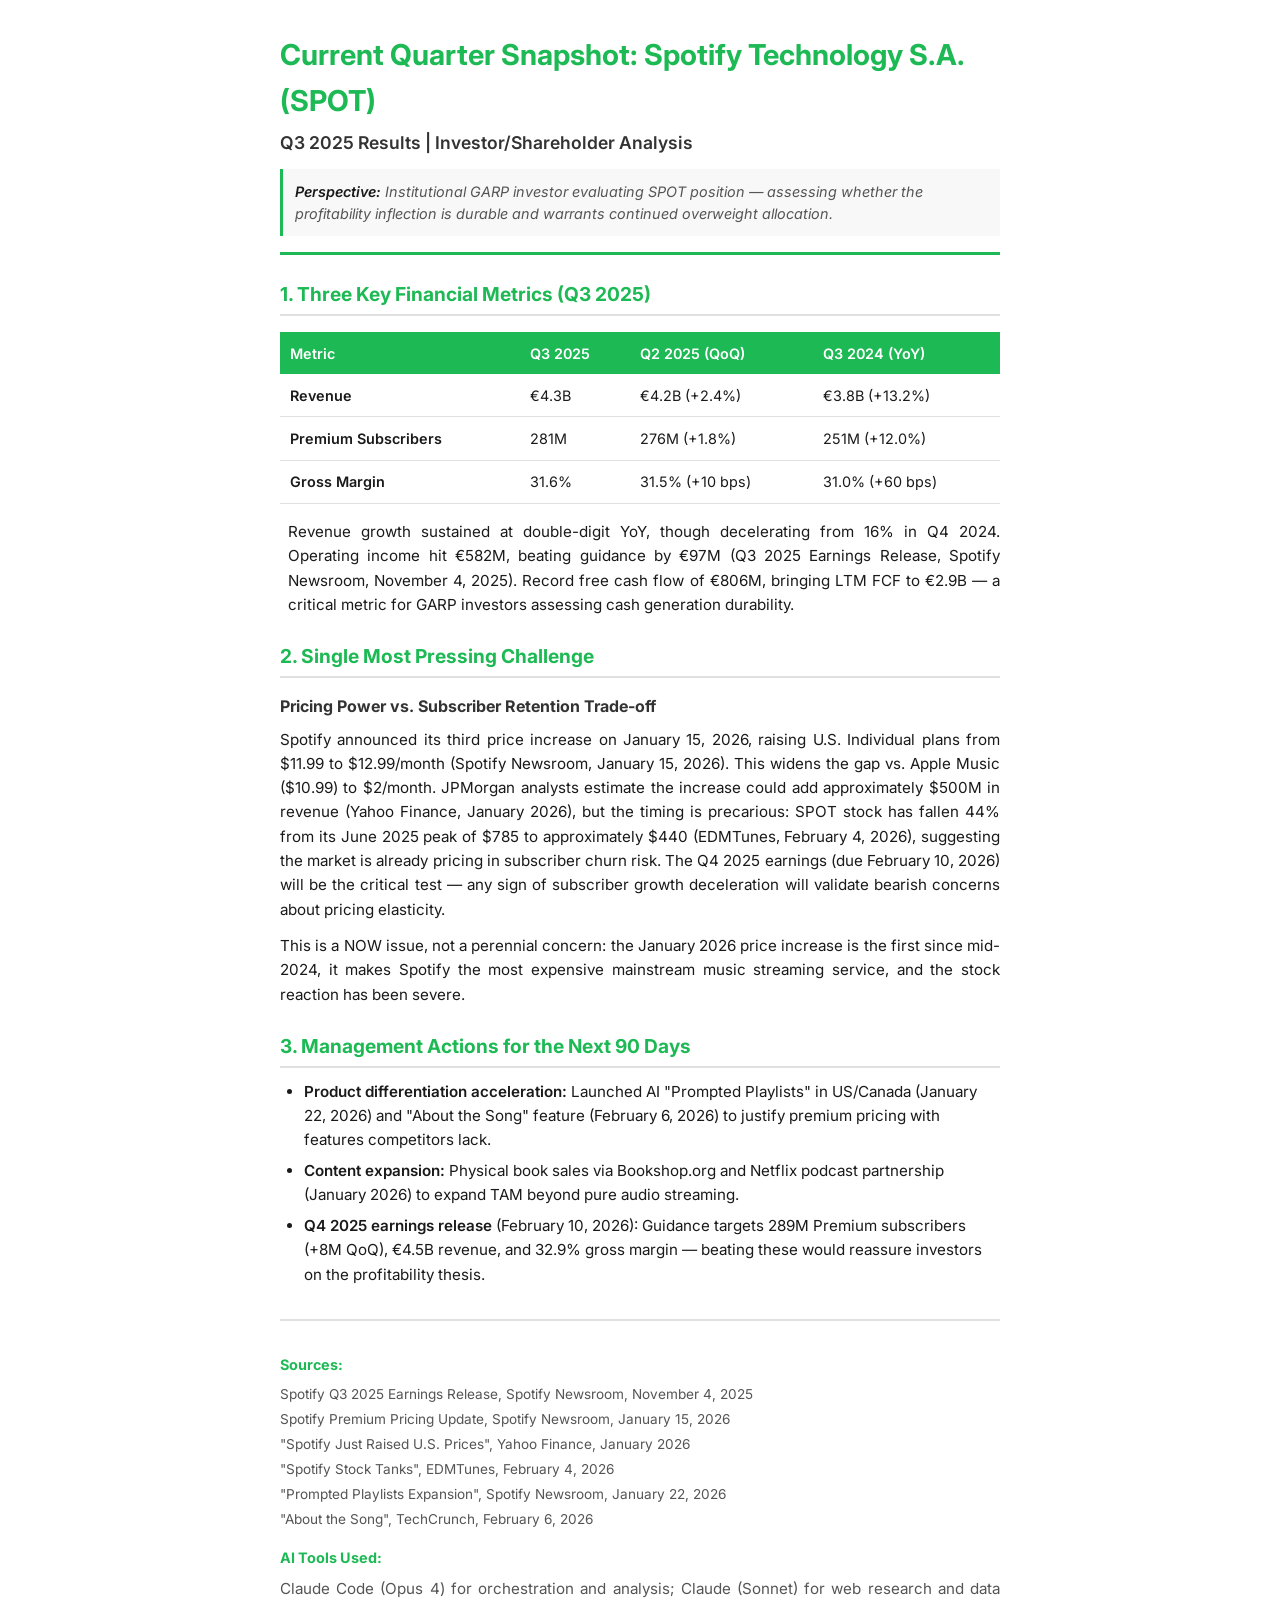
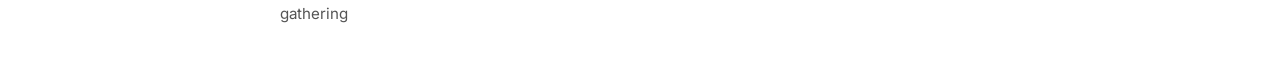
==== Ex1/Ex1_Snapshot.html @ 8f77ee1c "Initial commit: all exercise deliverables complete - Ex1: Current Quarter Snapshot (HTML ready for P" ====
<!DOCTYPE html>
<html lang="en">
<head>
    <meta charset="UTF-8">
    <meta name="viewport" content="width=device-width, initial-scale=1.0">
    <title>Current Quarter Snapshot: Spotify (SPOT)</title>
    <link href="https://fonts.googleapis.com/css2?family=Inter:wght@400;600;700&display=swap" rel="stylesheet">
    <style>
        * {
            margin: 0;
            padding: 0;
            box-sizing: border-box;
        }

        body {
            font-family: 'Inter', -apple-system, BlinkMacSystemFont, 'Segoe UI', sans-serif;
            line-height: 1.6;
            color: #1a1a1a;
            background: #ffffff;
            padding: 2rem 3rem;
            max-width: 8.5in;
            margin: 0 auto;
        }

        header {
            border-bottom: 3px solid #1DB954;
            padding-bottom: 1rem;
            margin-bottom: 1.5rem;
        }

        h1 {
            font-size: 1.8rem;
            font-weight: 700;
            color: #1DB954;
            margin-bottom: 0.3rem;
        }

        .subtitle {
            font-size: 1.1rem;
            font-weight: 600;
            color: #333;
            margin-bottom: 0.5rem;
        }

        .perspective {
            font-size: 0.9rem;
            font-style: italic;
            color: #555;
            line-height: 1.5;
            padding: 0.75rem;
            background: #f8f8f8;
            border-left: 3px solid #1DB954;
            margin-top: 0.75rem;
        }

        h2 {
            font-size: 1.2rem;
            font-weight: 700;
            color: #1DB954;
            margin-top: 1.5rem;
            margin-bottom: 0.75rem;
            padding-bottom: 0.25rem;
            border-bottom: 2px solid #e0e0e0;
        }

        h3 {
            font-size: 1rem;
            font-weight: 700;
            color: #333;
            margin-top: 1rem;
            margin-bottom: 0.5rem;
        }

        p {
            margin-bottom: 0.75rem;
            text-align: justify;
            font-size: 0.95rem;
        }

        table {
            width: 100%;
            border-collapse: collapse;
            margin: 1rem 0;
            font-size: 0.9rem;
        }

        thead {
            background: #1DB954;
            color: white;
        }

        th {
            padding: 0.6rem;
            text-align: left;
            font-weight: 600;
        }

        td {
            padding: 0.6rem;
            border-bottom: 1px solid #e0e0e0;
        }

        tbody tr:hover {
            background: #f8f8f8;
        }

        .context {
            font-size: 0.9rem;
            margin-top: 0.5rem;
            padding-left: 0.5rem;
        }

        ul {
            margin-left: 1.5rem;
            margin-bottom: 0.75rem;
        }

        li {
            margin-bottom: 0.4rem;
            font-size: 0.95rem;
        }

        footer {
            margin-top: 2rem;
            padding-top: 1rem;
            border-top: 2px solid #e0e0e0;
            font-size: 0.85rem;
            color: #555;
        }

        footer h3 {
            font-size: 0.9rem;
            color: #1DB954;
            margin-bottom: 0.5rem;
        }

        footer ul {
            list-style: none;
            margin-left: 0;
        }

        footer li {
            margin-bottom: 0.2rem;
            font-size: 0.85rem;
        }

        strong {
            font-weight: 600;
            color: #1a1a1a;
        }

        @media print {
            body {
                padding: 0.5in 0.75in;
                max-width: 100%;
            }

            h1 {
                font-size: 1.6rem;
            }

            h2 {
                font-size: 1.1rem;
                margin-top: 1rem;
                page-break-after: avoid;
            }

            h3 {
                font-size: 0.95rem;
                page-break-after: avoid;
            }

            p, li {
                font-size: 0.9rem;
            }

            table {
                font-size: 0.85rem;
                page-break-inside: avoid;
            }

            footer {
                margin-top: 1.5rem;
                page-break-inside: avoid;
            }

            .perspective {
                font-size: 0.85rem;
            }

            @page {
                size: letter;
                margin: 0.5in;
            }
        }
    </style>
</head>
<body>
    <header>
        <h1>Current Quarter Snapshot: Spotify Technology S.A. (SPOT)</h1>
        <div class="subtitle">Q3 2025 Results | Investor/Shareholder Analysis</div>
        <div class="perspective">
            <strong>Perspective:</strong> Institutional GARP investor evaluating SPOT position — assessing whether the profitability inflection is durable and warrants continued overweight allocation.
        </div>
    </header>

    <main>
        <section>
            <h2>1. Three Key Financial Metrics (Q3 2025)</h2>

            <table>
                <thead>
                    <tr>
                        <th>Metric</th>
                        <th>Q3 2025</th>
                        <th>Q2 2025 (QoQ)</th>
                        <th>Q3 2024 (YoY)</th>
                    </tr>
                </thead>
                <tbody>
                    <tr>
                        <td><strong>Revenue</strong></td>
                        <td>€4.3B</td>
                        <td>€4.2B (+2.4%)</td>
                        <td>€3.8B (+13.2%)</td>
                    </tr>
                    <tr>
                        <td><strong>Premium Subscribers</strong></td>
                        <td>281M</td>
                        <td>276M (+1.8%)</td>
                        <td>251M (+12.0%)</td>
                    </tr>
                    <tr>
                        <td><strong>Gross Margin</strong></td>
                        <td>31.6%</td>
                        <td>31.5% (+10 bps)</td>
                        <td>31.0% (+60 bps)</td>
                    </tr>
                </tbody>
            </table>

            <div class="context">
                <p>Revenue growth sustained at double-digit YoY, though decelerating from 16% in Q4 2024. Operating income hit €582M, beating guidance by €97M (Q3 2025 Earnings Release, Spotify Newsroom, November 4, 2025). Record free cash flow of €806M, bringing LTM FCF to €2.9B — a critical metric for GARP investors assessing cash generation durability.</p>
            </div>
        </section>

        <section>
            <h2>2. Single Most Pressing Challenge</h2>
            <h3>Pricing Power vs. Subscriber Retention Trade-off</h3>

            <p>Spotify announced its third price increase on January 15, 2026, raising U.S. Individual plans from $11.99 to $12.99/month (Spotify Newsroom, January 15, 2026). This widens the gap vs. Apple Music ($10.99) to $2/month. JPMorgan analysts estimate the increase could add approximately $500M in revenue (Yahoo Finance, January 2026), but the timing is precarious: SPOT stock has fallen 44% from its June 2025 peak of $785 to approximately $440 (EDMTunes, February 4, 2026), suggesting the market is already pricing in subscriber churn risk. The Q4 2025 earnings (due February 10, 2026) will be the critical test — any sign of subscriber growth deceleration will validate bearish concerns about pricing elasticity.</p>

            <p>This is a NOW issue, not a perennial concern: the January 2026 price increase is the first since mid-2024, it makes Spotify the most expensive mainstream music streaming service, and the stock reaction has been severe.</p>
        </section>

        <section>
            <h2>3. Management Actions for the Next 90 Days</h2>

            <ul>
                <li><strong>Product differentiation acceleration:</strong> Launched AI "Prompted Playlists" in US/Canada (January 22, 2026) and "About the Song" feature (February 6, 2026) to justify premium pricing with features competitors lack.</li>

                <li><strong>Content expansion:</strong> Physical book sales via Bookshop.org and Netflix podcast partnership (January 2026) to expand TAM beyond pure audio streaming.</li>

                <li><strong>Q4 2025 earnings release</strong> (February 10, 2026): Guidance targets 289M Premium subscribers (+8M QoQ), €4.5B revenue, and 32.9% gross margin — beating these would reassure investors on the profitability thesis.</li>
            </ul>
        </section>
    </main>

    <footer>
        <h3>Sources:</h3>
        <ul>
            <li>Spotify Q3 2025 Earnings Release, Spotify Newsroom, November 4, 2025</li>
            <li>Spotify Premium Pricing Update, Spotify Newsroom, January 15, 2026</li>
            <li>"Spotify Just Raised U.S. Prices", Yahoo Finance, January 2026</li>
            <li>"Spotify Stock Tanks", EDMTunes, February 4, 2026</li>
            <li>"Prompted Playlists Expansion", Spotify Newsroom, January 22, 2026</li>
            <li>"About the Song", TechCrunch, February 6, 2026</li>
        </ul>

        <h3>AI Tools Used:</h3>
        <p>Claude Code (Opus 4) for orchestration and analysis; Claude (Sonnet) for web research and data gathering</p>
    </footer>
</body>
</html>
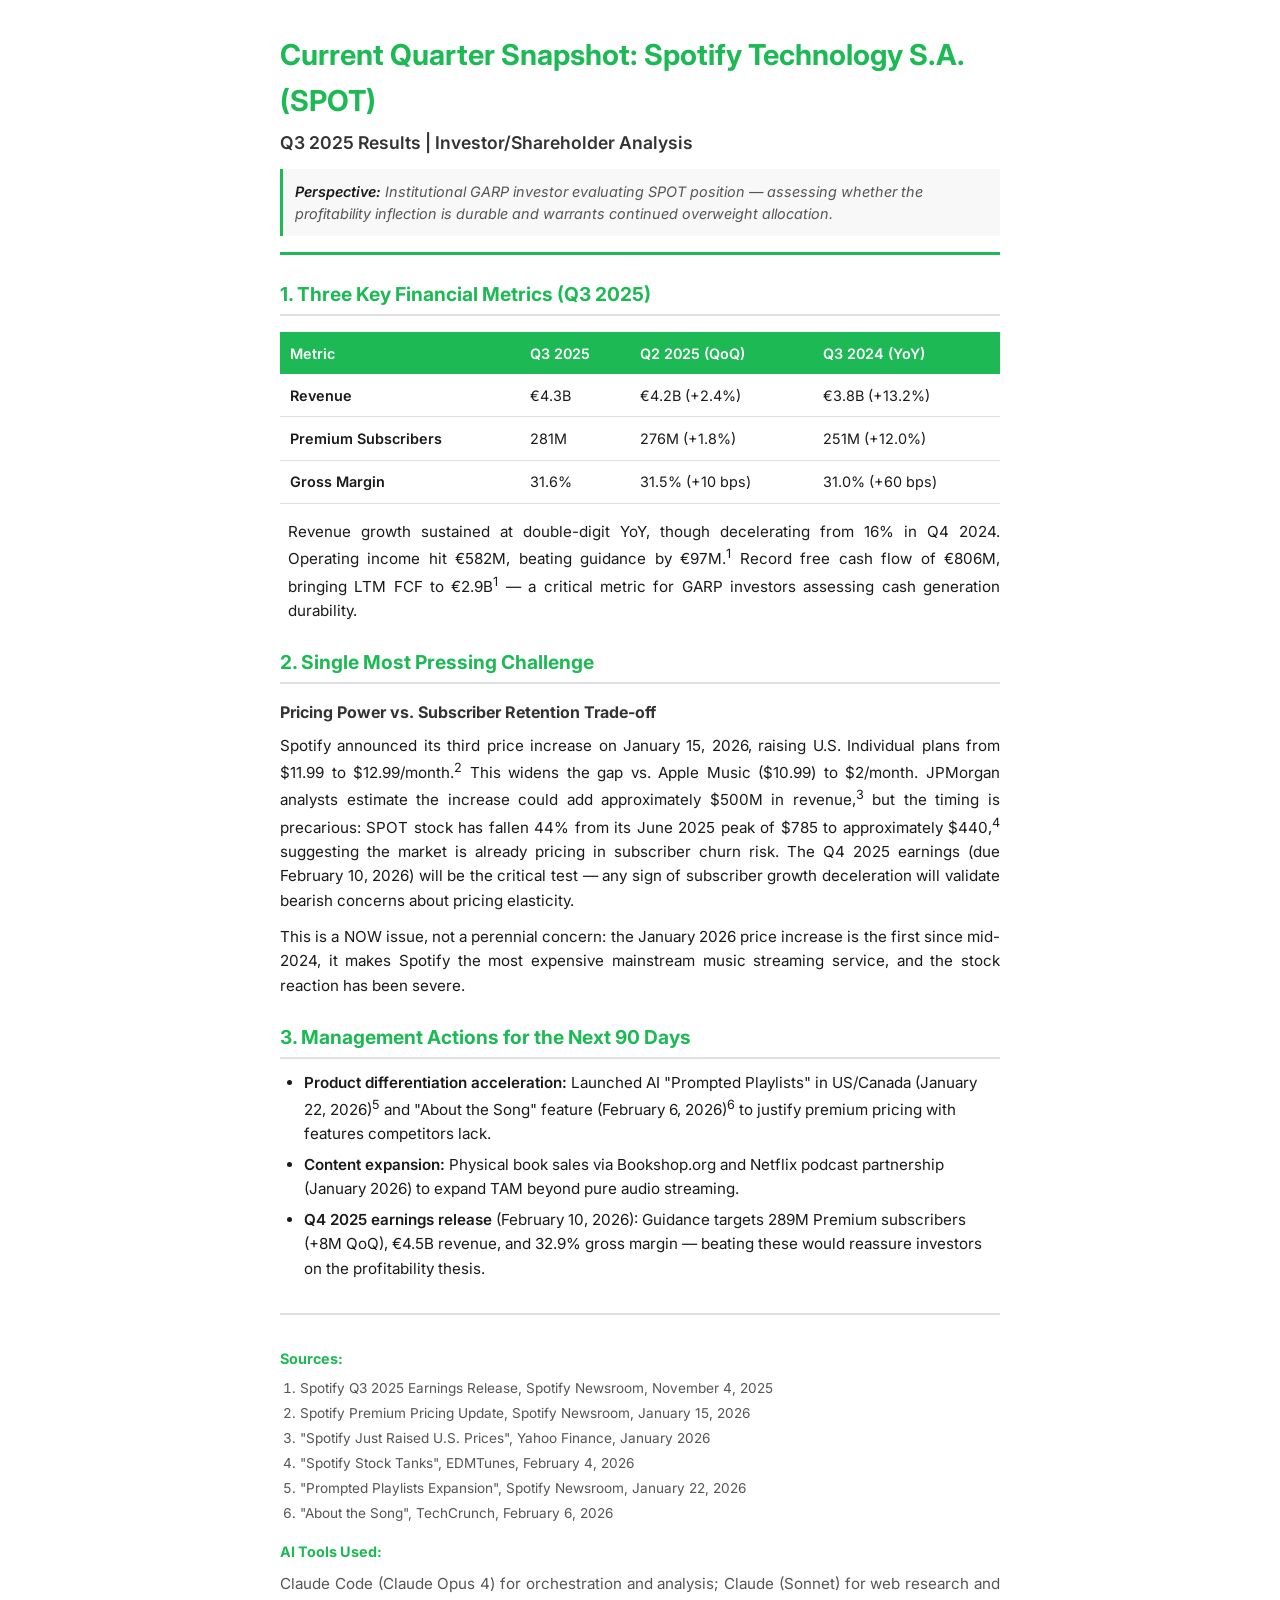
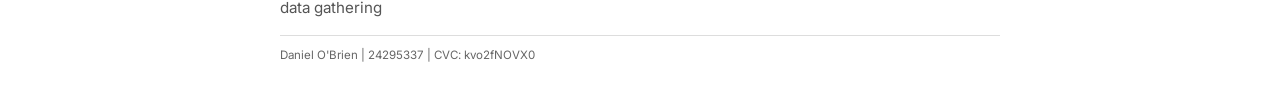
==== commit 3a64680a: "Phase 2 improvements: student details, citations, Ex5 rebuild - Added student details (Daniel O'Brie" ====
--- a/Ex1/Ex1_Snapshot.html
+++ b/Ex1/Ex1_Snapshot.html
@@ -240,7 +240,7 @@
             </table>
 
             <div class="context">
-                <p>Revenue growth sustained at double-digit YoY, though decelerating from 16% in Q4 2024. Operating income hit €582M, beating guidance by €97M (Q3 2025 Earnings Release, Spotify Newsroom, November 4, 2025). Record free cash flow of €806M, bringing LTM FCF to €2.9B — a critical metric for GARP investors assessing cash generation durability.</p>
+                <p>Revenue growth sustained at double-digit YoY, though decelerating from 16% in Q4 2024. Operating income hit €582M, beating guidance by €97M.<sup>1</sup> Record free cash flow of €806M, bringing LTM FCF to €2.9B<sup>1</sup> — a critical metric for GARP investors assessing cash generation durability.</p>
             </div>
         </section>
 
@@ -248,7 +248,7 @@
             <h2>2. Single Most Pressing Challenge</h2>
             <h3>Pricing Power vs. Subscriber Retention Trade-off</h3>
 
-            <p>Spotify announced its third price increase on January 15, 2026, raising U.S. Individual plans from $11.99 to $12.99/month (Spotify Newsroom, January 15, 2026). This widens the gap vs. Apple Music ($10.99) to $2/month. JPMorgan analysts estimate the increase could add approximately $500M in revenue (Yahoo Finance, January 2026), but the timing is precarious: SPOT stock has fallen 44% from its June 2025 peak of $785 to approximately $440 (EDMTunes, February 4, 2026), suggesting the market is already pricing in subscriber churn risk. The Q4 2025 earnings (due February 10, 2026) will be the critical test — any sign of subscriber growth deceleration will validate bearish concerns about pricing elasticity.</p>
+            <p>Spotify announced its third price increase on January 15, 2026, raising U.S. Individual plans from $11.99 to $12.99/month.<sup>2</sup> This widens the gap vs. Apple Music ($10.99) to $2/month. JPMorgan analysts estimate the increase could add approximately $500M in revenue,<sup>3</sup> but the timing is precarious: SPOT stock has fallen 44% from its June 2025 peak of $785 to approximately $440,<sup>4</sup> suggesting the market is already pricing in subscriber churn risk. The Q4 2025 earnings (due February 10, 2026) will be the critical test — any sign of subscriber growth deceleration will validate bearish concerns about pricing elasticity.</p>
 
             <p>This is a NOW issue, not a perennial concern: the January 2026 price increase is the first since mid-2024, it makes Spotify the most expensive mainstream music streaming service, and the stock reaction has been severe.</p>
         </section>
@@ -257,7 +257,7 @@
             <h2>3. Management Actions for the Next 90 Days</h2>
 
             <ul>
-                <li><strong>Product differentiation acceleration:</strong> Launched AI "Prompted Playlists" in US/Canada (January 22, 2026) and "About the Song" feature (February 6, 2026) to justify premium pricing with features competitors lack.</li>
+                <li><strong>Product differentiation acceleration:</strong> Launched AI "Prompted Playlists" in US/Canada (January 22, 2026)<sup>5</sup> and "About the Song" feature (February 6, 2026)<sup>6</sup> to justify premium pricing with features competitors lack.</li>
 
                 <li><strong>Content expansion:</strong> Physical book sales via Bookshop.org and Netflix podcast partnership (January 2026) to expand TAM beyond pure audio streaming.</li>
 
@@ -268,17 +268,21 @@
 
     <footer>
         <h3>Sources:</h3>
-        <ul>
+        <ol style="padding-left: 20px; font-size: 0.9em;">
             <li>Spotify Q3 2025 Earnings Release, Spotify Newsroom, November 4, 2025</li>
             <li>Spotify Premium Pricing Update, Spotify Newsroom, January 15, 2026</li>
             <li>"Spotify Just Raised U.S. Prices", Yahoo Finance, January 2026</li>
             <li>"Spotify Stock Tanks", EDMTunes, February 4, 2026</li>
             <li>"Prompted Playlists Expansion", Spotify Newsroom, January 22, 2026</li>
             <li>"About the Song", TechCrunch, February 6, 2026</li>
-        </ul>
+        </ol>
 
         <h3>AI Tools Used:</h3>
-        <p>Claude Code (Opus 4) for orchestration and analysis; Claude (Sonnet) for web research and data gathering</p>
+        <p>Claude Code (Claude Opus 4) for orchestration and analysis; Claude (Sonnet) for web research and data gathering</p>
+
+        <div style="margin-top: 15px; padding-top: 10px; border-top: 1px solid #ddd; font-size: 0.85em; color: #666;">
+            Daniel O'Brien | 24295337 | CVC: kvo2fNOVX0
+        </div>
     </footer>
 </body>
 </html>
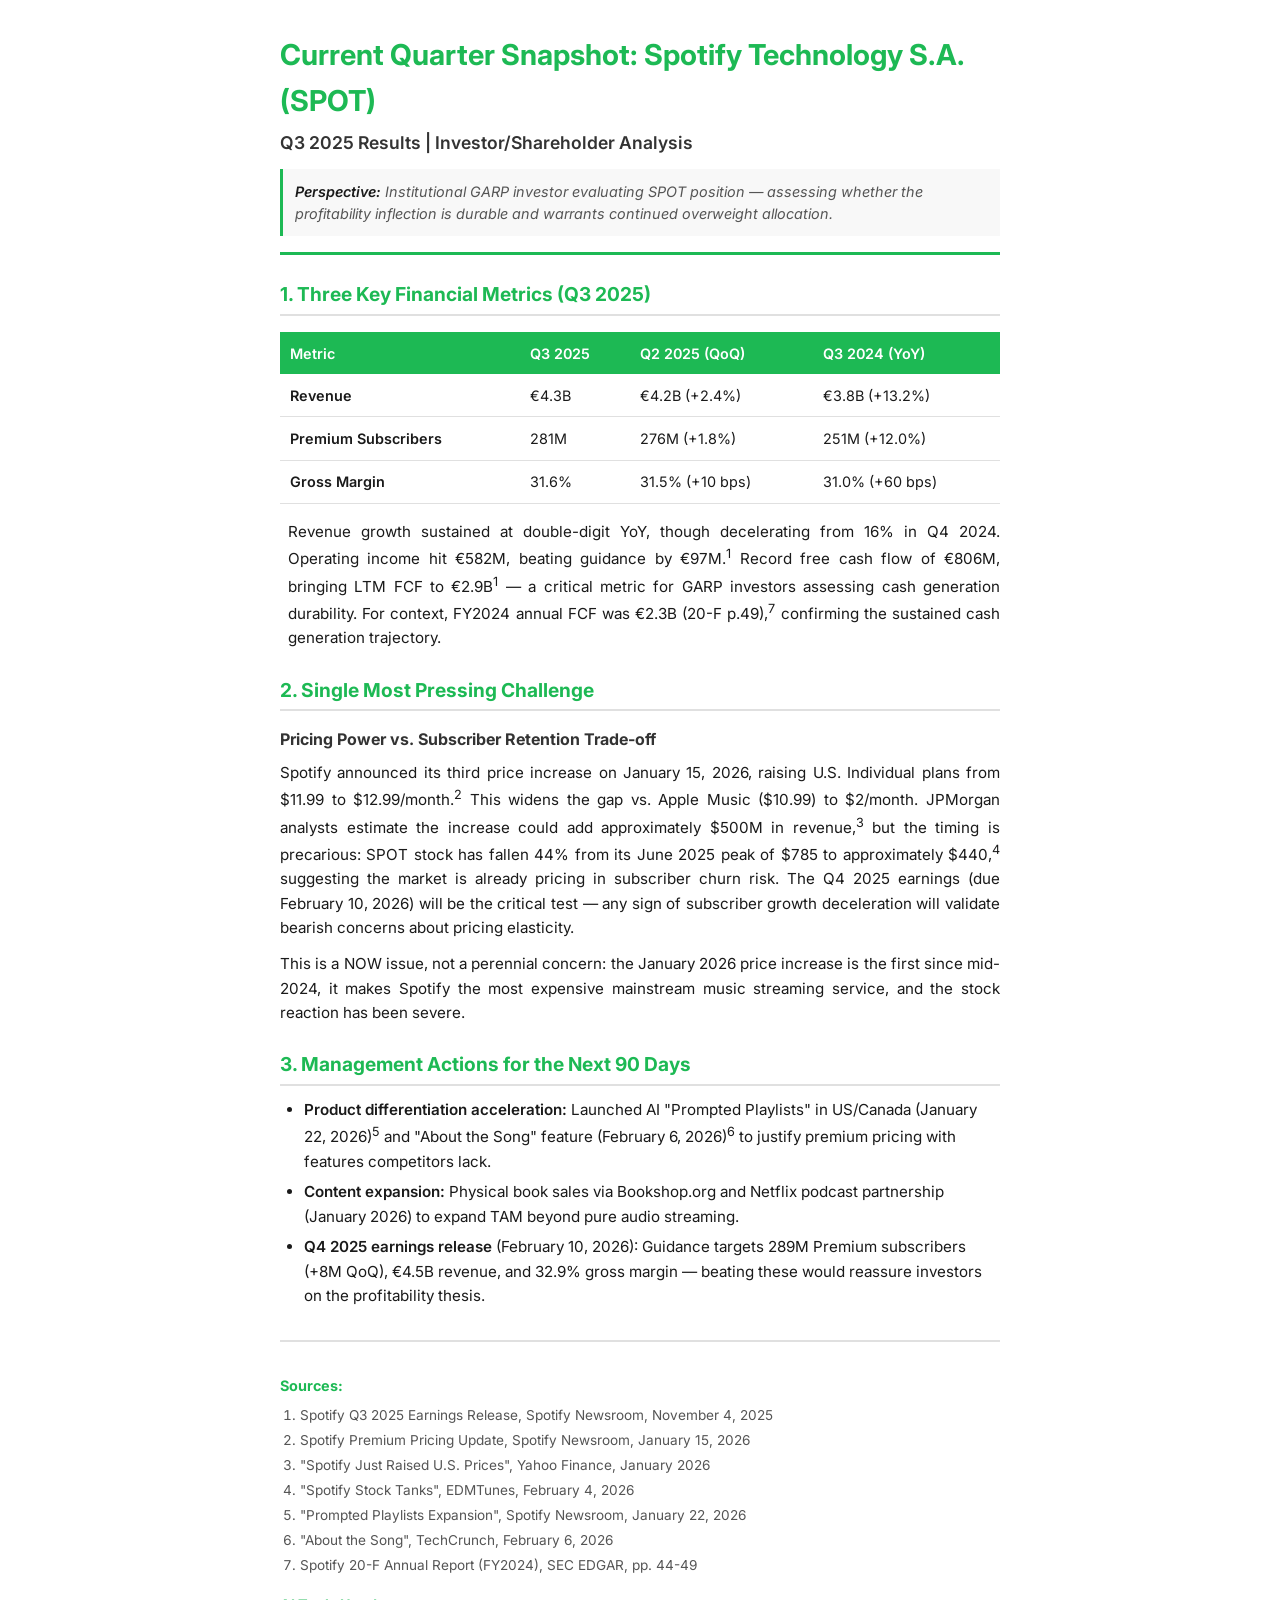
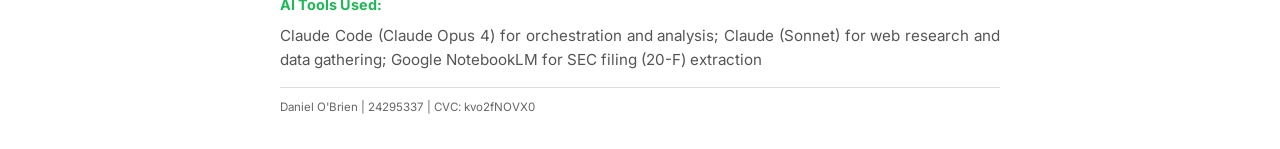
==== commit ea60d37f: "Add 20-F SEC filing citations and NotebookLM as AI tool - Ex2: Added 20-F citations to all 3 issues " ====
--- a/Ex1/Ex1_Snapshot.html
+++ b/Ex1/Ex1_Snapshot.html
@@ -240,7 +240,7 @@
             </table>
 
             <div class="context">
-                <p>Revenue growth sustained at double-digit YoY, though decelerating from 16% in Q4 2024. Operating income hit €582M, beating guidance by €97M.<sup>1</sup> Record free cash flow of €806M, bringing LTM FCF to €2.9B<sup>1</sup> — a critical metric for GARP investors assessing cash generation durability.</p>
+                <p>Revenue growth sustained at double-digit YoY, though decelerating from 16% in Q4 2024. Operating income hit €582M, beating guidance by €97M.<sup>1</sup> Record free cash flow of €806M, bringing LTM FCF to €2.9B<sup>1</sup> — a critical metric for GARP investors assessing cash generation durability. For context, FY2024 annual FCF was €2.3B (20-F p.49),<sup>7</sup> confirming the sustained cash generation trajectory.</p>
             </div>
         </section>
 
@@ -275,10 +275,11 @@
             <li>"Spotify Stock Tanks", EDMTunes, February 4, 2026</li>
             <li>"Prompted Playlists Expansion", Spotify Newsroom, January 22, 2026</li>
             <li>"About the Song", TechCrunch, February 6, 2026</li>
+            <li>Spotify 20-F Annual Report (FY2024), SEC EDGAR, pp. 44-49</li>
         </ol>
 
         <h3>AI Tools Used:</h3>
-        <p>Claude Code (Claude Opus 4) for orchestration and analysis; Claude (Sonnet) for web research and data gathering</p>
+        <p>Claude Code (Claude Opus 4) for orchestration and analysis; Claude (Sonnet) for web research and data gathering; Google NotebookLM for SEC filing (20-F) extraction</p>
 
         <div style="margin-top: 15px; padding-top: 10px; border-top: 1px solid #ddd; font-size: 0.85em; color: #666;">
             Daniel O'Brien | 24295337 | CVC: kvo2fNOVX0
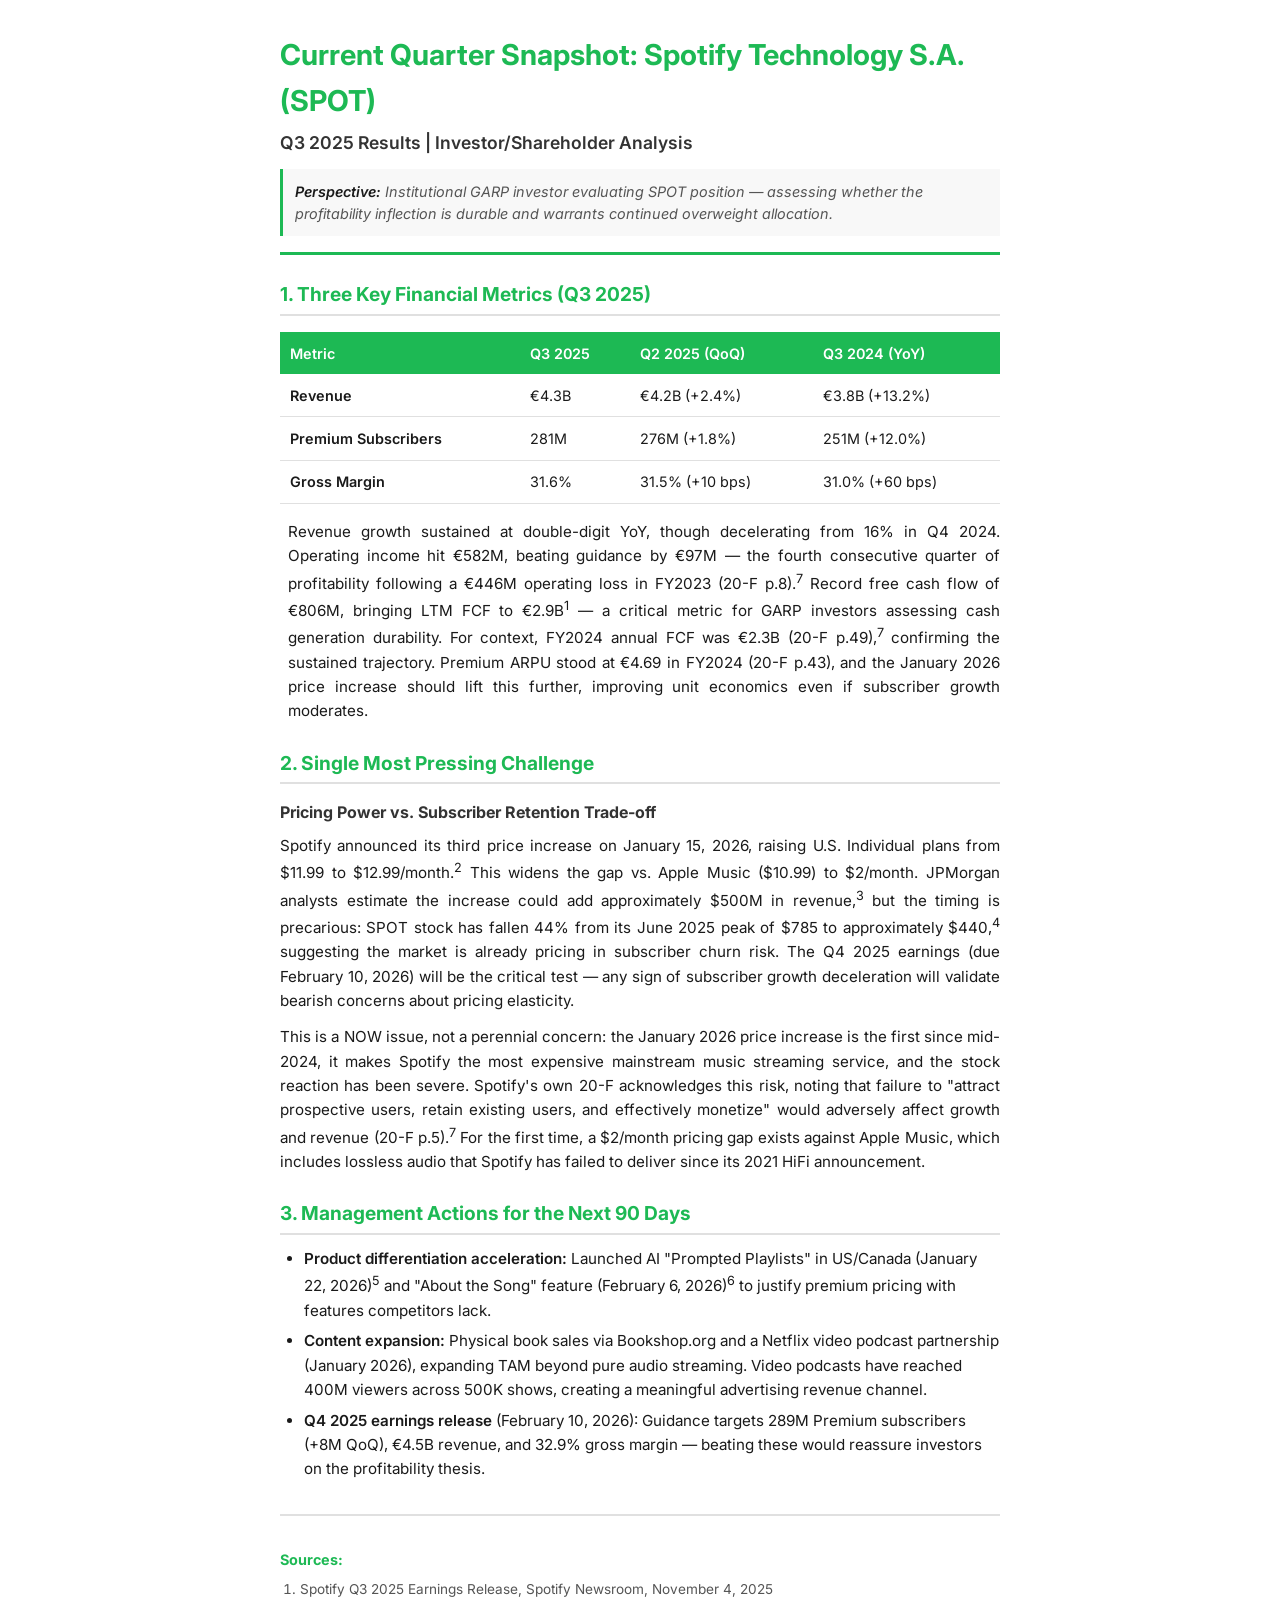
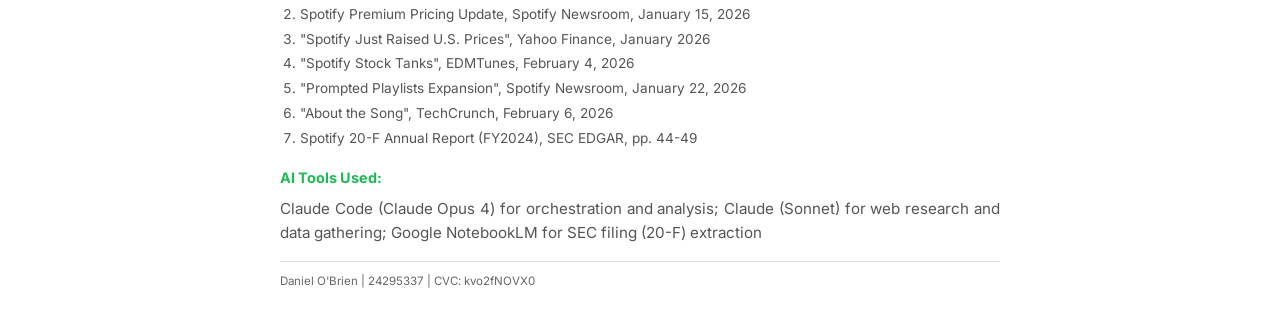
==== commit 9c840112: "Final polish: Ex1 word count expansion, Ex4 page-break fix - Ex1: Expanded body text from ~358 to ~4" ====
--- a/Ex1/Ex1_Snapshot.html
+++ b/Ex1/Ex1_Snapshot.html
@@ -240,7 +240,7 @@
             </table>
 
             <div class="context">
-                <p>Revenue growth sustained at double-digit YoY, though decelerating from 16% in Q4 2024. Operating income hit €582M, beating guidance by €97M.<sup>1</sup> Record free cash flow of €806M, bringing LTM FCF to €2.9B<sup>1</sup> — a critical metric for GARP investors assessing cash generation durability. For context, FY2024 annual FCF was €2.3B (20-F p.49),<sup>7</sup> confirming the sustained cash generation trajectory.</p>
+                <p>Revenue growth sustained at double-digit YoY, though decelerating from 16% in Q4 2024. Operating income hit €582M, beating guidance by €97M — the fourth consecutive quarter of profitability following a €446M operating loss in FY2023 (20-F p.8).<sup>7</sup> Record free cash flow of €806M, bringing LTM FCF to €2.9B<sup>1</sup> — a critical metric for GARP investors assessing cash generation durability. For context, FY2024 annual FCF was €2.3B (20-F p.49),<sup>7</sup> confirming the sustained trajectory. Premium ARPU stood at €4.69 in FY2024 (20-F p.43), and the January 2026 price increase should lift this further, improving unit economics even if subscriber growth moderates.</p>
             </div>
         </section>
 
@@ -250,7 +250,7 @@
 
             <p>Spotify announced its third price increase on January 15, 2026, raising U.S. Individual plans from $11.99 to $12.99/month.<sup>2</sup> This widens the gap vs. Apple Music ($10.99) to $2/month. JPMorgan analysts estimate the increase could add approximately $500M in revenue,<sup>3</sup> but the timing is precarious: SPOT stock has fallen 44% from its June 2025 peak of $785 to approximately $440,<sup>4</sup> suggesting the market is already pricing in subscriber churn risk. The Q4 2025 earnings (due February 10, 2026) will be the critical test — any sign of subscriber growth deceleration will validate bearish concerns about pricing elasticity.</p>
 
-            <p>This is a NOW issue, not a perennial concern: the January 2026 price increase is the first since mid-2024, it makes Spotify the most expensive mainstream music streaming service, and the stock reaction has been severe.</p>
+            <p>This is a NOW issue, not a perennial concern: the January 2026 price increase is the first since mid-2024, it makes Spotify the most expensive mainstream music streaming service, and the stock reaction has been severe. Spotify's own 20-F acknowledges this risk, noting that failure to "attract prospective users, retain existing users, and effectively monetize" would adversely affect growth and revenue (20-F p.5).<sup>7</sup> For the first time, a $2/month pricing gap exists against Apple Music, which includes lossless audio that Spotify has failed to deliver since its 2021 HiFi announcement.</p>
         </section>
 
         <section>
@@ -259,7 +259,7 @@
             <ul>
                 <li><strong>Product differentiation acceleration:</strong> Launched AI "Prompted Playlists" in US/Canada (January 22, 2026)<sup>5</sup> and "About the Song" feature (February 6, 2026)<sup>6</sup> to justify premium pricing with features competitors lack.</li>
 
-                <li><strong>Content expansion:</strong> Physical book sales via Bookshop.org and Netflix podcast partnership (January 2026) to expand TAM beyond pure audio streaming.</li>
+                <li><strong>Content expansion:</strong> Physical book sales via Bookshop.org and a Netflix video podcast partnership (January 2026), expanding TAM beyond pure audio streaming. Video podcasts have reached 400M viewers across 500K shows, creating a meaningful advertising revenue channel.</li>
 
                 <li><strong>Q4 2025 earnings release</strong> (February 10, 2026): Guidance targets 289M Premium subscribers (+8M QoQ), €4.5B revenue, and 32.9% gross margin — beating these would reassure investors on the profitability thesis.</li>
             </ul>
